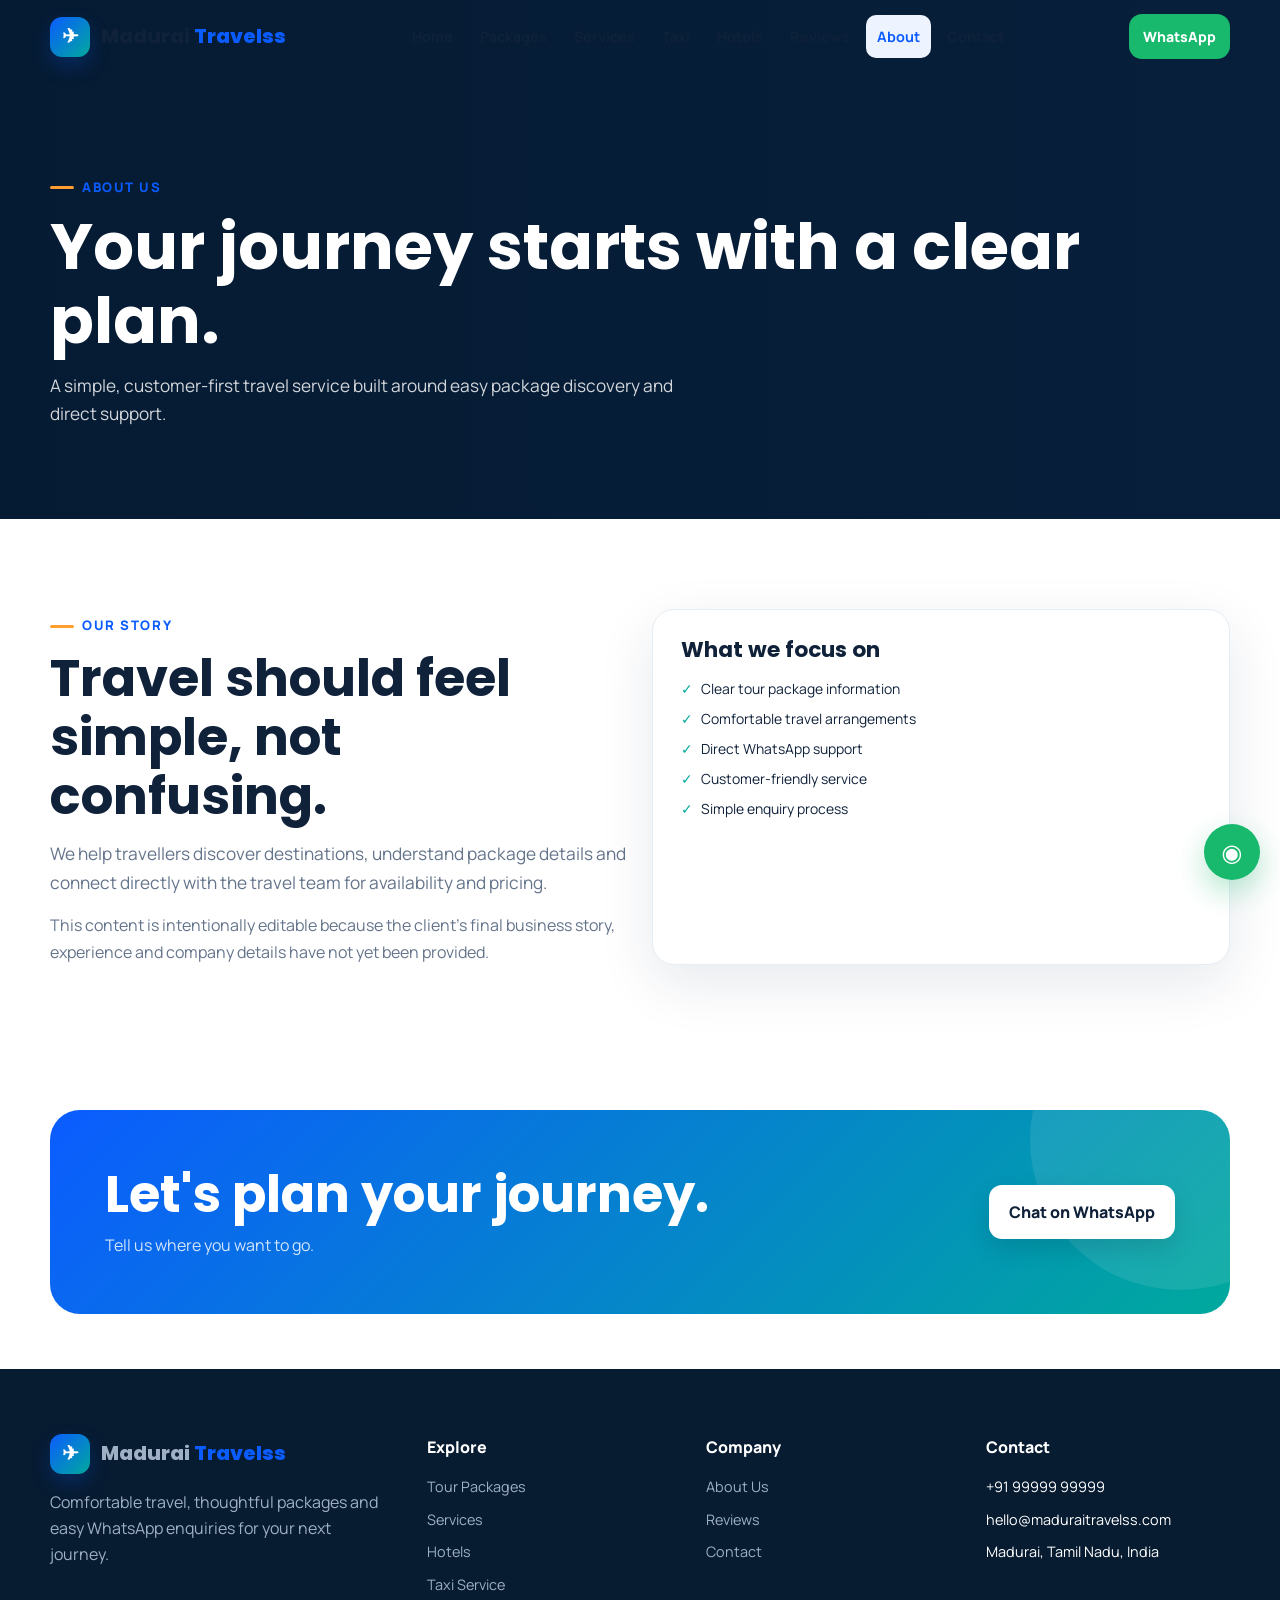
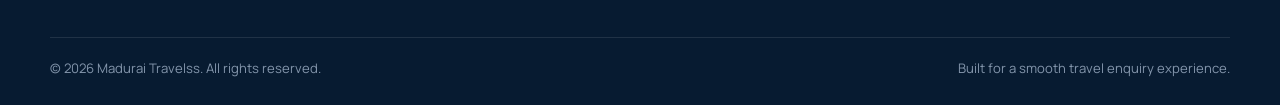
==== about.html @ e4049dad "first commit" ====
<!DOCTYPE html>
<html lang="en">
<head>
<meta charset="UTF-8">
<meta name="viewport" content="width=device-width, initial-scale=1.0">
<meta name="description" content="About Us | Madurai Travelss — Madurai travel packages, taxi and hotel enquiry services.">
<title>About Us | Madurai Travelss</title>
<link rel="stylesheet" href="css/style.css">
</head>
<body>

<header class="site-header">
  <div class="container nav">
    <a class="logo" href="index.html"><span class="logo-mark">✈</span><span>Madurai <span>Travelss</span></span></a>
    <nav class="nav-links" aria-label="Primary navigation">
      <a href="index.html">Home</a>
      <a href="packages.html">Packages</a>
      <a href="services.html">Services</a>
      <a href="taxi.html">Taxi</a>
      <a href="hotels.html">Hotels</a>
      <a href="reviews.html">Reviews</a>
      <a href="about.html">About</a>
      <a href="contact.html">Contact</a>
    </nav>
    <div class="nav-cta"><button class="btn btn-whatsapp btn-small" data-general-whatsapp>WhatsApp</button></div>
    <button class="menu-toggle" aria-label="Open menu" aria-expanded="false">☰</button>
  </div>
</header>

<main>
<section class="page-hero"><div class="container"><span class="eyebrow">About us</span><h1>Your journey starts with a clear plan.</h1><p class="lead">A simple, customer-first travel service built around easy package discovery and direct support.</p></div></section>
<section class="section">
  <div class="container grid grid-2">
    <div><span class="eyebrow">Our story</span><h2>Travel should feel simple, not confusing.</h2><p class="lead" style="margin-top:15px">We help travellers discover destinations, understand package details and connect directly with the travel team for availability and pricing.</p><p class="muted" style="margin-top:15px">This content is intentionally editable because the client's final business story, experience and company details have not yet been provided.</p></div>
    <div class="card" style="padding:28px"><h3>What we focus on</h3><ul class="check-list" style="margin-top:16px"><li>Clear tour package information</li><li>Comfortable travel arrangements</li><li>Direct WhatsApp support</li><li>Customer-friendly service</li><li>Simple enquiry process</li></ul></div>
  </div>
</section>
<section class="section-sm"><div class="container"><div class="cta"><div class="cta-content"><div><h2>Let's plan your journey.</h2><p>Tell us where you want to go.</p></div><button class="btn btn-light" data-general-whatsapp>Chat on WhatsApp</button></div></div></div></section>
</main>


<footer>
  <div class="container">
    <div class="footer-grid">
      <div>
        <a class="logo" href="index.html"><span class="logo-mark">✈</span><span>Madurai <span>Travelss</span></span></a>
        <p style="margin-top:15px">Comfortable travel, thoughtful packages and easy WhatsApp enquiries for your next journey.</p>
      </div>
      <div>
        <div class="footer-title">Explore</div>
        <ul class="footer-links">
          <li><a href="packages.html">Tour Packages</a></li>
          <li><a href="services.html">Services</a></li>
          <li><a href="hotels.html">Hotels</a></li>
          <li><a href="taxi.html">Taxi Service</a></li>
        </ul>
      </div>
      <div>
        <div class="footer-title">Company</div>
        <ul class="footer-links">
          <li><a href="about.html">About Us</a></li>
          <li><a href="reviews.html">Reviews</a></li>
          <li><a href="contact.html">Contact</a></li>
        </ul>
      </div>
      <div>
        <div class="footer-title">Contact</div>
        <ul class="footer-links">
          <li data-phone>+91 99999 99999</li>
          <li data-email>hello@maduraitravelss.com</li>
          <li data-location>Madurai, Tamil Nadu, India</li>
        </ul>
      </div>
    </div>
    <div class="footer-bottom">
      <span>© 2026 Madurai Travelss. All rights reserved.</span>
      <span>Built for a smooth travel enquiry experience.</span>
    </div>
  </div>
</footer>
<a class="floating-wa" href="#" aria-label="Chat on WhatsApp" data-general-whatsapp>◉</a>
<script src="js/data.js"></script>
<script src="js/main.js"></script>

</body>
</html>
---- css/style.css ----
@import url('https://fonts.googleapis.com/css2?family=Manrope:wght@400;500;600;700;800&family=Poppins:wght@500;600;700;800&display=swap');

:root{
  --primary:#0b5cff;
  --primary-dark:#0848c7;
  --teal:#00a99d;
  --orange:#ff9d2e;
  --ink:#10213a;
  --muted:#64748b;
  --surface:#ffffff;
  --soft:#f4f8fc;
  --line:#e5edf5;
  --shadow:0 18px 55px rgba(15,43,78,.10);
  --radius:22px;
  --max:1180px;
}
*{box-sizing:border-box;margin:0;padding:0}
html{scroll-behavior:smooth}
body{font-family:Manrope,system-ui,sans-serif;color:var(--ink);background:#fff;line-height:1.65}
a{text-decoration:none;color:inherit}
img{display:block;max-width:100%}
button,input,textarea,select{font:inherit}
button{cursor:pointer}
.container{width:min(var(--max),calc(100% - 36px));margin:auto}
.section{padding:90px 0}
.section-sm{padding:55px 0}
.section-head{max-width:700px;margin-bottom:42px}
.eyebrow{display:inline-flex;align-items:center;gap:8px;color:var(--primary);font-weight:800;font-size:.82rem;text-transform:uppercase;letter-spacing:.12em;margin-bottom:12px}
.eyebrow::before{content:"";width:24px;height:3px;background:var(--orange);border-radius:10px}
h1,h2,h3,h4{font-family:Poppins,sans-serif;line-height:1.15}
h1{font-size:clamp(2.5rem,6vw,5.2rem)}
h2{font-size:clamp(2rem,4vw,3.2rem)}
h3{font-size:1.35rem}
.lead{font-size:1.08rem;color:var(--muted);max-width:650px}
.muted{color:var(--muted)}
.text-center{text-align:center}
.btn{display:inline-flex;align-items:center;justify-content:center;gap:9px;padding:13px 19px;border-radius:13px;font-weight:800;border:1px solid transparent;transition:.25s ease}
.btn:hover{transform:translateY(-2px)}
.btn-primary{background:var(--primary);color:#fff;box-shadow:0 10px 24px rgba(11,92,255,.24)}
.btn-primary:hover{background:var(--primary-dark)}
.btn-light{background:#fff;color:var(--ink);box-shadow:0 10px 25px rgba(0,0,0,.12)}
.btn-outline{border-color:var(--line);background:#fff}
.btn-whatsapp{background:#18b96d;color:#fff}
.btn-small{padding:10px 13px;font-size:.88rem}
.grid{display:grid;gap:24px}
.grid-2{grid-template-columns:repeat(2,minmax(0,1fr))}
.grid-3{grid-template-columns:repeat(3,minmax(0,1fr))}
.grid-4{grid-template-columns:repeat(4,minmax(0,1fr))}
.card{background:var(--surface);border:1px solid var(--line);border-radius:var(--radius);box-shadow:var(--shadow)}
.reveal{opacity:0;transform:translateY(24px);transition:.7s ease}
.reveal.visible{opacity:1;transform:none}

/* Header */
.site-header{position:fixed;inset:0 0 auto;z-index:1000;padding:14px 0;transition:.25s ease}
.site-header.scrolled{background:rgba(255,255,255,.94);backdrop-filter:blur(18px);box-shadow:0 8px 30px rgba(16,33,58,.08)}
.nav{display:flex;align-items:center;justify-content:space-between;gap:20px}
.logo{display:flex;align-items:center;gap:11px;font-family:Poppins;font-weight:800;font-size:1.25rem}
.logo-mark{width:40px;height:40px;border-radius:12px;display:grid;place-items:center;background:linear-gradient(135deg,var(--primary),var(--teal));color:#fff;box-shadow:0 9px 20px rgba(11,92,255,.22)}
.logo span span{color:var(--primary)}
.nav-links{display:flex;align-items:center;gap:5px}
.nav-links a{padding:10px 11px;font-weight:700;font-size:.9rem;border-radius:10px}
.nav-links a:hover,.nav-links a.active{color:var(--primary);background:#edf4ff}
.nav-cta{display:flex;align-items:center;gap:8px}
.menu-toggle{display:none;border:0;background:transparent;font-size:1.6rem;color:var(--ink)}

/* Hero */
.hero{min-height:0;display:flex;align-items:center;position:relative;color:#fff;overflow:hidden;background:#071b31;aspect-ratio:3/2}


.hero-content{position:relative;z-index:1;padding-top:80px;max-width:780px}
.hero .eyebrow{color:#d8ecff}
.hero h1{margin-bottom:22px}
.hero h1 span{color:#ffd166}
.hero .lead{color:rgba(255,255,255,.84);font-size:1.16rem;margin-bottom:30px}
.hero-actions{display:flex;gap:12px;flex-wrap:wrap}
.hero-badges{display:flex;gap:12px;flex-wrap:wrap;margin-top:35px}
.hero-badge{padding:9px 13px;border:1px solid rgba(255,255,255,.18);background:rgba(255,255,255,.09);backdrop-filter:blur(10px);border-radius:999px;font-size:.86rem}

/* Inner hero */
.page-hero{padding:170px 0 90px;color:#fff;position:relative;overflow:hidden;background:#092343}
.page-hero::before{content:"";position:absolute;inset:0;background:linear-gradient(90deg,rgba(5,26,49,.88),rgba(5,26,49,.45)),url("https://images.unsplash.com/photo-1470770841072-f978cf4d019e?auto=format&fit=crop&w=1800&q=85") center/cover}
.page-hero .container{position:relative}
.page-hero h1{font-size:clamp(2.4rem,5vw,4rem);margin-bottom:14px}
.page-hero .lead{color:rgba(255,255,255,.82)}

/* Services */
.service-card{padding:30px;transition:.25s ease}
.service-card:hover{transform:translateY(-6px);box-shadow:0 22px 55px rgba(15,43,78,.13)}
.icon-box{width:55px;height:55px;border-radius:16px;display:grid;place-items:center;background:#edf4ff;color:var(--primary);font-size:1.45rem;margin-bottom:20px}
.service-card p{color:var(--muted);margin:10px 0 20px}

/* Package cards */
.package-card{overflow:hidden;display:flex;flex-direction:column;transition:.3s ease}
.package-card:hover{transform:translateY(-7px)}
.package-image{height:230px;position:relative;overflow:hidden}
.package-image img{width:100%;height:100%;object-fit:cover;transition:.5s ease}
.package-card:hover .package-image img{transform:scale(1.06)}
.package-badge{position:absolute;left:15px;top:15px;background:#fff;padding:7px 10px;border-radius:999px;font-size:.76rem;font-weight:800}
.package-body{padding:22px;display:flex;flex-direction:column;flex:1}
.package-meta{display:flex;justify-content:space-between;gap:10px;color:var(--muted);font-size:.85rem;margin:8px 0 13px}
.package-body p{color:var(--muted);font-size:.92rem}
.check-list{list-style:none;margin:14px 0 20px;display:grid;gap:7px}
.check-list li{font-size:.87rem}
.check-list li::before{content:"✓";color:var(--teal);font-weight:900;margin-right:8px}
.card-actions{display:flex;gap:8px;margin-top:auto;flex-wrap:wrap}

/* Feature / stats */
.feature-band{background:linear-gradient(135deg,#f2f8ff,#effcf9)}
.feature{display:flex;gap:15px;align-items:flex-start}
.feature-icon{flex:0 0 44px;width:44px;height:44px;border-radius:14px;background:#fff;color:var(--primary);display:grid;place-items:center;box-shadow:0 7px 20px rgba(15,43,78,.08)}
.stats{display:grid;grid-template-columns:repeat(3,1fr);gap:14px;margin-top:28px}
.stat{padding:22px;background:#fff;border:1px solid var(--line);border-radius:17px}
.stat strong{display:block;font:800 1.8rem Poppins}
.stat span{color:var(--muted);font-size:.85rem}

/* Detail page */
.detail-layout{display:grid;grid-template-columns:minmax(0,1.55fr) minmax(280px,.7fr);gap:28px}
.detail-main{padding:28px}
.detail-side{position:sticky;top:100px;align-self:start;padding:24px}
.detail-cover{height:390px;border-radius:18px;overflow:hidden;margin-bottom:28px}
.detail-cover img{width:100%;height:100%;object-fit:cover}
.detail-title-row{display:flex;justify-content:space-between;gap:20px;align-items:flex-start;margin-bottom:24px}
.price-box{background:#eef6ff;border-radius:16px;padding:14px 17px;text-align:right;white-space:nowrap}
.price-box small{display:block;color:var(--muted);font-size:.72rem}
.price-box strong{font:800 1.15rem Poppins;color:var(--primary)}
.info-grid{display:grid;grid-template-columns:repeat(3,1fr);gap:12px;margin:20px 0 30px}
.info-item{padding:15px;background:var(--soft);border-radius:14px}
.info-item span{display:block;font-size:.72rem;color:var(--muted);text-transform:uppercase;font-weight:800}
.info-item strong{display:block;margin-top:3px}
.detail-section{padding:26px 0;border-top:1px solid var(--line)}
.detail-section:first-of-type{border-top:0}
.timeline{display:grid;gap:14px;margin-top:16px}
.timeline-item{display:grid;grid-template-columns:75px 1fr;gap:15px}
.day{font-weight:900;color:var(--primary);padding-top:2px}
.timeline-content{padding:15px 17px;border:1px solid var(--line);border-radius:15px}
.side-title{margin-bottom:12px}
.sticky-whatsapp{width:100%;margin-top:15px}
.side-list{list-style:none;display:grid;gap:9px;color:var(--muted);font-size:.9rem}
.side-list li::before{content:"✓";color:var(--teal);font-weight:900;margin-right:7px}

/* Reviews */
.review-card{padding:25px}
.stars{color:#f7a800;letter-spacing:2px;margin-bottom:10px}
.review-card p{color:var(--muted);margin-bottom:18px}
.reviewer{display:flex;align-items:center;gap:12px}
.avatar{width:42px;height:42px;border-radius:50%;display:grid;place-items:center;background:#eaf2ff;color:var(--primary);font-weight:900}

/* Forms */
.form-card{padding:30px}
.form-grid{display:grid;grid-template-columns:repeat(2,1fr);gap:16px}
.field{display:grid;gap:7px}
.field.full{grid-column:1/-1}
.field label{font-weight:800;font-size:.88rem}
.field input,.field textarea,.field select{width:100%;border:1px solid var(--line);background:#fff;border-radius:12px;padding:13px 14px;outline:none;transition:.2s}
.field input:focus,.field textarea:focus,.field select:focus{border-color:var(--primary);box-shadow:0 0 0 4px rgba(11,92,255,.08)}
.field textarea{min-height:130px;resize:vertical}

/* CTA */
.cta{position:relative;overflow:hidden;padding:55px;border-radius:30px;background:linear-gradient(135deg,#0b5cff,#00a99d);color:#fff}
.cta::after{content:"";position:absolute;width:300px;height:300px;border-radius:50%;background:rgba(255,255,255,.09);right:-100px;top:-120px}
.cta-content{position:relative;z-index:1;display:flex;align-items:center;justify-content:space-between;gap:30px}
.cta p{color:rgba(255,255,255,.82);margin-top:8px}

/* Footer */
footer{background:#071b31;color:#fff;padding:65px 0 25px}
.footer-grid{display:grid;grid-template-columns:1.4fr repeat(3,1fr);gap:35px}
footer p,footer a{color:#9fb0c5}
footer a:hover{color:#fff}
.footer-title{font-weight:800;margin-bottom:15px}
.footer-links{list-style:none;display:grid;gap:9px;font-size:.9rem}
.footer-bottom{border-top:1px solid rgba(255,255,255,.10);margin-top:40px;padding-top:20px;color:#8395ab;font-size:.82rem;display:flex;justify-content:space-between;gap:20px}

/* Floating WhatsApp */
.floating-wa{position:fixed;right:20px;bottom:20px;z-index:900;width:56px;height:56px;border-radius:50%;display:grid;place-items:center;background:#18b96d;color:#fff;font-size:1.5rem;box-shadow:0 12px 30px rgba(24,185,109,.32);transition:.2s}
.floating-wa:hover{transform:translateY(-3px) scale(1.03)}

/* Empty / loading */
.loading{text-align:center;padding:70px;color:var(--muted)}
.notice{padding:17px 19px;background:#fff9e8;border:1px solid #ffe5a6;border-radius:14px;color:#7a5a08}

/* Responsive */
@media(max-width:1050px){
  .nav-links{display:none;position:absolute;top:70px;left:18px;right:18px;background:#fff;border:1px solid var(--line);border-radius:18px;padding:10px;box-shadow:var(--shadow);flex-direction:column;align-items:stretch}
  .nav-links.open{display:flex}
  .nav-links a{padding:12px 14px}
  .menu-toggle{display:block}
  .nav-cta{display:none}
  .grid-4{grid-template-columns:repeat(2,1fr)}
  .footer-grid{grid-template-columns:repeat(2,1fr)}
}
@media(max-width:800px){
  .section{padding:70px 0}
  .hero{min-height:700px}
  .detail-layout{grid-template-columns:1fr}
  .detail-side{position:static}
  .grid-3{grid-template-columns:1fr}
  .grid-2{grid-template-columns:1fr}
  .info-grid{grid-template-columns:1fr 1fr}
  .cta{padding:35px 25px}
  .cta-content{flex-direction:column;align-items:flex-start}
}
@media(max-width:560px){
  .container{width:min(var(--max),calc(100% - 26px))}
  .hero-content{padding-top:50px}
  .hero-actions{flex-direction:column;align-items:stretch}
  .hero-actions .btn{width:100%}
  .grid-4{grid-template-columns:1fr}
  .form-grid{grid-template-columns:1fr}
  .field.full{grid-column:auto}
  .info-grid{grid-template-columns:1fr}
  .detail-main{padding:17px}
  .detail-side{padding:19px}
  .detail-cover{height:250px}
  .detail-title-row{flex-direction:column}
  .price-box{text-align:left}
  .timeline-item{grid-template-columns:1fr}
  .day{padding-top:0}
  .footer-grid{grid-template-columns:1fr}
  .footer-bottom{flex-direction:column}
  .page-hero{padding:145px 0 70px}
}


/* =========================================
   CLIENT BANNER ENTRANCE ANIMATION
   ========================================= */
.hero-content{
  display:none;
}
.hero{
  min-height:0;
  aspect-ratio:3/2;
  background:#071b31;
  position:relative;
  overflow:hidden;
}

.hero-banner-img{
  position:absolute;
  inset:0;
  background:url("../assets/images/client-banner.jpg") center center / cover no-repeat;
  opacity:0;
  transform:translateY(70px) scale(1.03);
  will-change:transform, opacity;
}

.hero.hero-animated .hero-banner-img{
  animation:heroBannerEntrance 1150ms cubic-bezier(0.16, 1, 0.3, 1) forwards;
}

@keyframes heroBannerEntrance{
  0%{
    opacity:0;
    transform:translateY(70px) scale(1.03);
  }
  100%{
    opacity:1;
    transform:translateY(0) scale(1);
  }
}

@media(max-width:800px){
  .hero{
    aspect-ratio:3/2;
    min-height:0;
  }
}

@media(max-width:560px){
  .hero{
    aspect-ratio:3/2;
  }
  .hero-banner-img{
    transform:translateY(40px) scale(1.03);
  }
  .hero.hero-animated .hero-banner-img{
    animation-name:heroBannerEntranceMobile;
  }
  @keyframes heroBannerEntranceMobile{
    0%{
      opacity:0;
      transform:translateY(40px) scale(1.03);
    }
    100%{
      opacity:1;
      transform:translateY(0) scale(1);
    }
  }
}

@media(prefers-reduced-motion: reduce){
  .hero-banner-img{
    opacity:1;
    transform:none;
  }
  .hero.hero-animated .hero-banner-img{
    animation:none;
  }
}
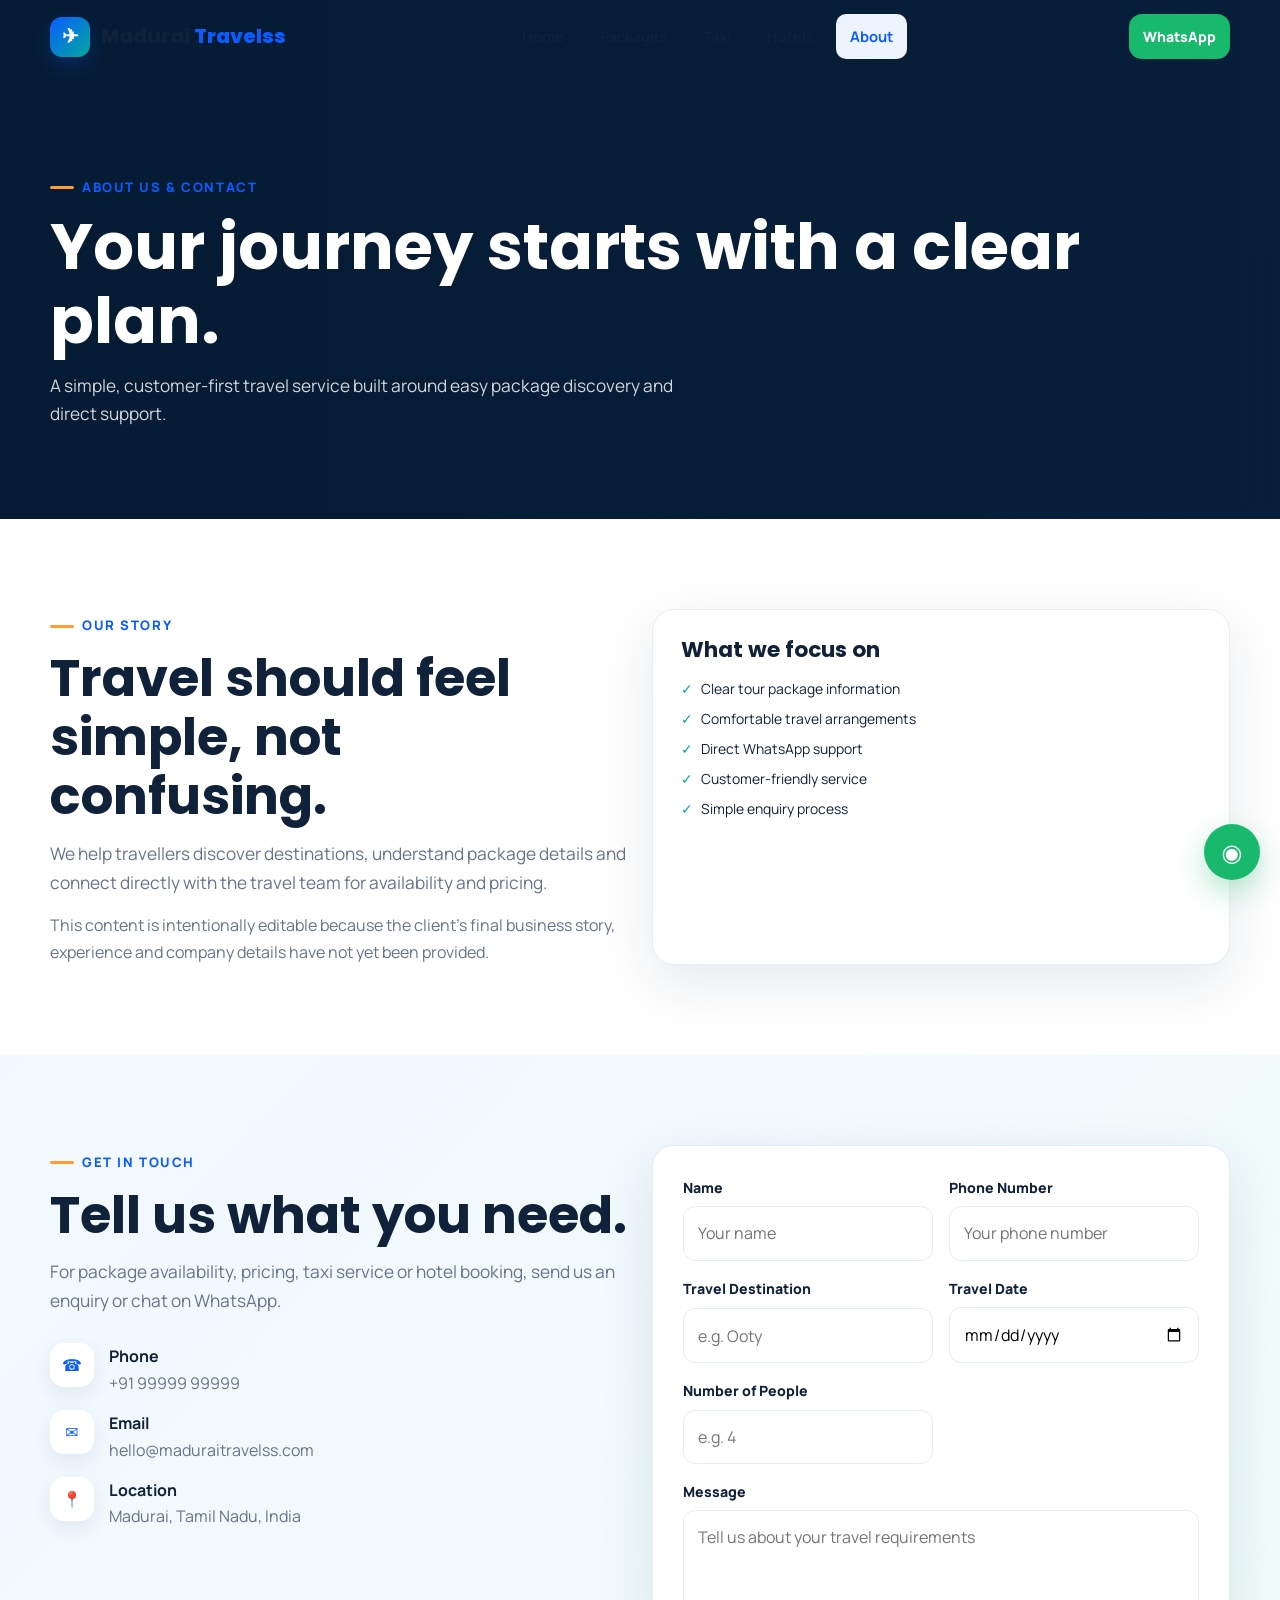
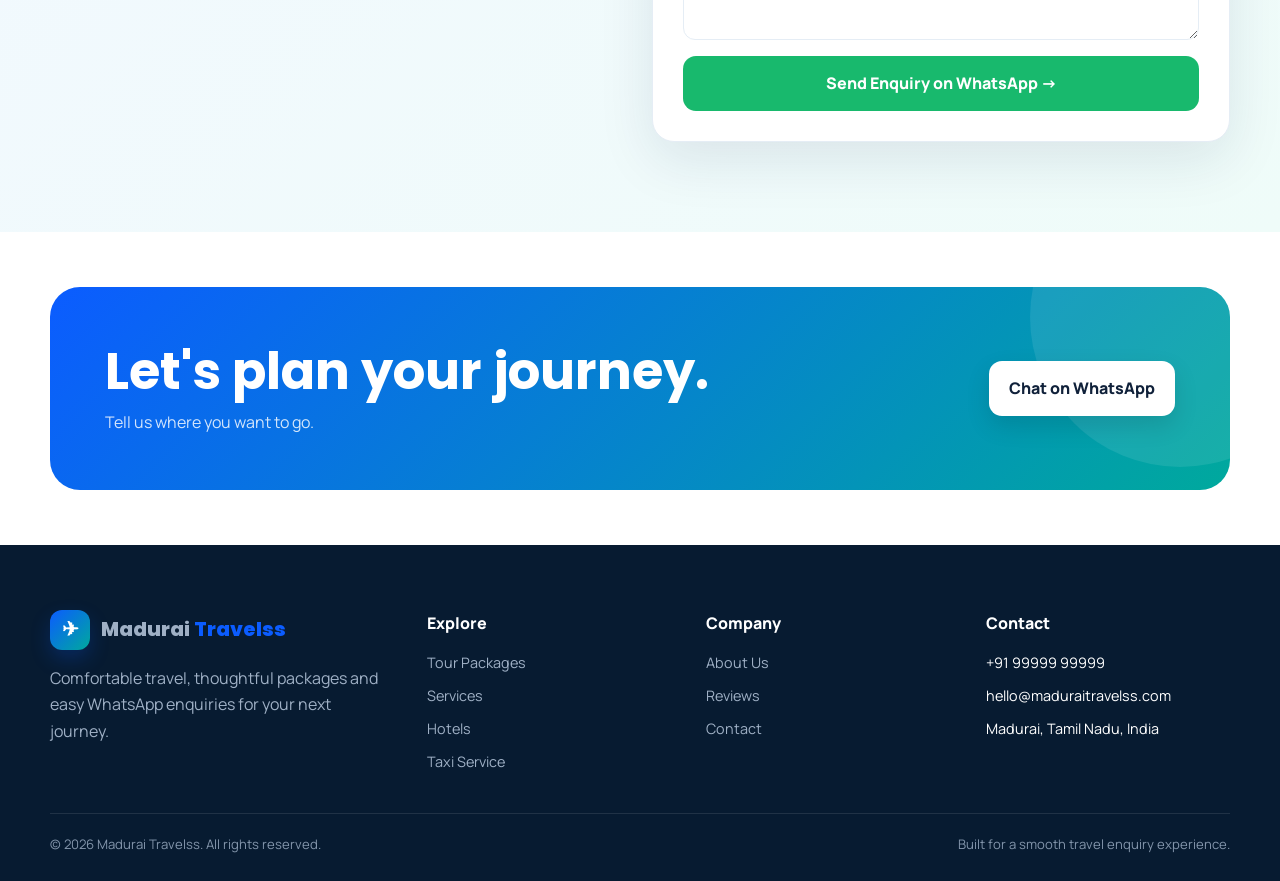
==== commit 66c15d1e: "navbar" ====
--- a/about.html
+++ b/about.html
@@ -3,8 +3,8 @@
 <head>
 <meta charset="UTF-8">
 <meta name="viewport" content="width=device-width, initial-scale=1.0">
-<meta name="description" content="About Us | Madurai Travelss — Madurai travel packages, taxi and hotel enquiry services.">
-<title>About Us | Madurai Travelss</title>
+<meta name="description" content="About Us & Contact | Madurai Travelss — Madurai travel packages, taxi and hotel enquiry services.">
+<title>About Us & Contact | Madurai Travelss</title>
 <link rel="stylesheet" href="css/style.css">
 </head>
 <body>
@@ -15,12 +15,9 @@
     <nav class="nav-links" aria-label="Primary navigation">
       <a href="index.html">Home</a>
       <a href="packages.html">Packages</a>
-      <a href="services.html">Services</a>
       <a href="taxi.html">Taxi</a>
       <a href="hotels.html">Hotels</a>
-      <a href="reviews.html">Reviews</a>
       <a href="about.html">About</a>
-      <a href="contact.html">Contact</a>
     </nav>
     <div class="nav-cta"><button class="btn btn-whatsapp btn-small" data-general-whatsapp>WhatsApp</button></div>
     <button class="menu-toggle" aria-label="Open menu" aria-expanded="false">☰</button>
@@ -28,13 +25,41 @@
 </header>
 
 <main>
-<section class="page-hero"><div class="container"><span class="eyebrow">About us</span><h1>Your journey starts with a clear plan.</h1><p class="lead">A simple, customer-first travel service built around easy package discovery and direct support.</p></div></section>
+<section class="page-hero"><div class="container"><span class="eyebrow">About Us & Contact</span><h1>Your journey starts with a clear plan.</h1><p class="lead">A simple, customer-first travel service built around easy package discovery and direct support.</p></div></section>
+
 <section class="section">
   <div class="container grid grid-2">
     <div><span class="eyebrow">Our story</span><h2>Travel should feel simple, not confusing.</h2><p class="lead" style="margin-top:15px">We help travellers discover destinations, understand package details and connect directly with the travel team for availability and pricing.</p><p class="muted" style="margin-top:15px">This content is intentionally editable because the client's final business story, experience and company details have not yet been provided.</p></div>
     <div class="card" style="padding:28px"><h3>What we focus on</h3><ul class="check-list" style="margin-top:16px"><li>Clear tour package information</li><li>Comfortable travel arrangements</li><li>Direct WhatsApp support</li><li>Customer-friendly service</li><li>Simple enquiry process</li></ul></div>
   </div>
 </section>
+
+<section id="contact" class="section feature-band">
+  <div class="container grid grid-2">
+    <div>
+      <span class="eyebrow">Get in touch</span>
+      <h2>Tell us what you need.</h2>
+      <p class="lead" style="margin-top:14px">For package availability, pricing, taxi service or hotel booking, send us an enquiry or chat on WhatsApp.</p>
+      <div class="grid" style="margin-top:28px;gap:14px">
+        <div class="feature"><div class="feature-icon">☎</div><div><strong>Phone</strong><p class="muted" data-phone>+91 99999 99999</p></div></div>
+        <div class="feature"><div class="feature-icon">✉</div><div><strong>Email</strong><p class="muted" data-email>hello@maduraitravelss.com</p></div></div>
+        <div class="feature"><div class="feature-icon">📍</div><div><strong>Location</strong><p class="muted" data-location>Madurai, Tamil Nadu, India</p></div></div>
+      </div>
+    </div>
+    <form class="form-card card" onsubmit="event.preventDefault(); contactFormWhatsApp(this);">
+      <div class="form-grid">
+        <div class="field"><label for="name">Name</label><input id="name" name="name" required placeholder="Your name"></div>
+        <div class="field"><label for="phone">Phone Number</label><input id="phone" name="phone" required placeholder="Your phone number"></div>
+        <div class="field"><label for="destination">Travel Destination</label><input id="destination" name="destination" required placeholder="e.g. Ooty"></div>
+        <div class="field"><label for="date">Travel Date</label><input id="date" name="date" type="date"></div>
+        <div class="field"><label for="people">Number of People</label><input id="people" name="people" type="number" min="1" placeholder="e.g. 4"></div>
+        <div class="field full"><label for="message">Message</label><textarea id="message" name="message" placeholder="Tell us about your travel requirements"></textarea></div>
+        <div class="field full"><button class="btn btn-whatsapp" type="submit">Send Enquiry on WhatsApp →</button></div>
+      </div>
+    </form>
+  </div>
+</section>
+
 <section class="section-sm"><div class="container"><div class="cta"><div class="cta-content"><div><h2>Let's plan your journey.</h2><p>Tell us where you want to go.</p></div><button class="btn btn-light" data-general-whatsapp>Chat on WhatsApp</button></div></div></div></section>
 </main>
 
@@ -50,7 +75,7 @@
         <div class="footer-title">Explore</div>
         <ul class="footer-links">
           <li><a href="packages.html">Tour Packages</a></li>
-          <li><a href="services.html">Services</a></li>
+          <li><a href="index.html#services">Services</a></li>
           <li><a href="hotels.html">Hotels</a></li>
           <li><a href="taxi.html">Taxi Service</a></li>
         </ul>
@@ -59,8 +84,8 @@
         <div class="footer-title">Company</div>
         <ul class="footer-links">
           <li><a href="about.html">About Us</a></li>
-          <li><a href="reviews.html">Reviews</a></li>
-          <li><a href="contact.html">Contact</a></li>
+          <li><a href="index.html#reviews">Reviews</a></li>
+          <li><a href="about.html#contact">Contact</a></li>
         </ul>
       </div>
       <div>
--- a/css/style.css
+++ b/css/style.css
@@ -58,8 +58,8 @@
 .logo{display:flex;align-items:center;gap:11px;font-family:Poppins;font-weight:800;font-size:1.25rem}
 .logo-mark{width:40px;height:40px;border-radius:12px;display:grid;place-items:center;background:linear-gradient(135deg,var(--primary),var(--teal));color:#fff;box-shadow:0 9px 20px rgba(11,92,255,.22)}
 .logo span span{color:var(--primary)}
-.nav-links{display:flex;align-items:center;gap:5px}
-.nav-links a{padding:10px 11px;font-weight:700;font-size:.9rem;border-radius:10px}
+.nav-links{display:flex;align-items:center;gap:8px}
+.nav-links a{padding:10px 14px;font-weight:700;font-size:.92rem;border-radius:10px}
 .nav-links a:hover,.nav-links a.active{color:var(--primary);background:#edf4ff}
 .nav-cta{display:flex;align-items:center;gap:8px}
 .menu-toggle{display:none;border:0;background:transparent;font-size:1.6rem;color:var(--ink)}
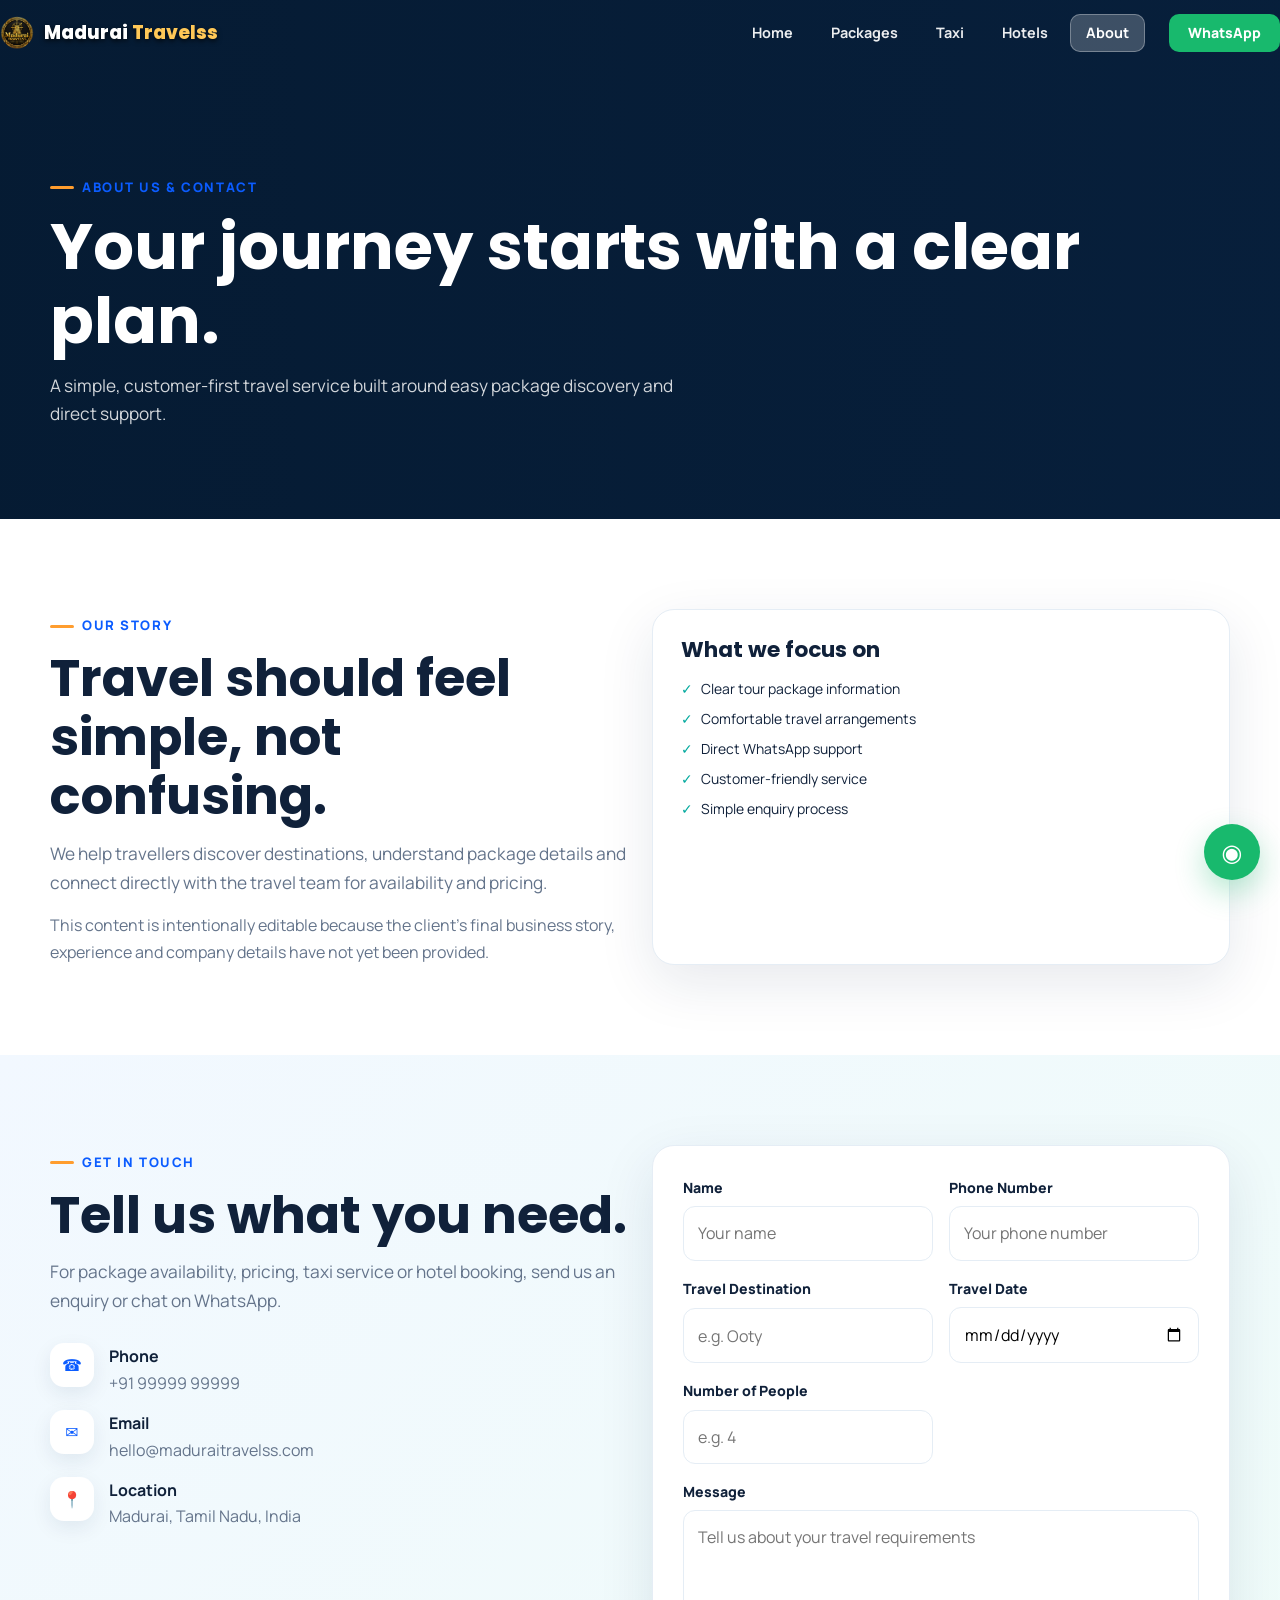
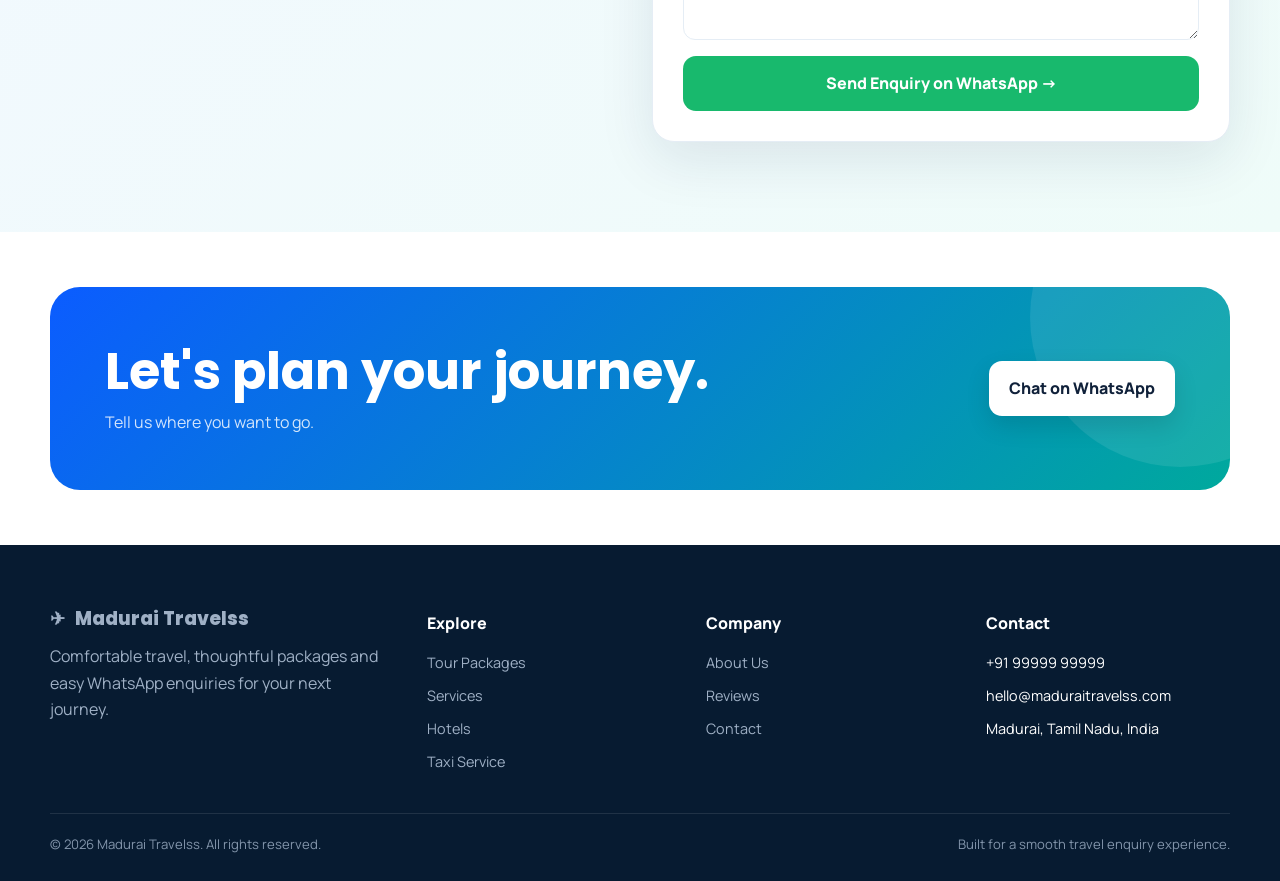
==== commit 4cf96781: "logo add" ====
--- a/about.html
+++ b/about.html
@@ -6,12 +6,13 @@
 <meta name="description" content="About Us & Contact | Madurai Travelss — Madurai travel packages, taxi and hotel enquiry services.">
 <title>About Us & Contact | Madurai Travelss</title>
 <link rel="stylesheet" href="css/style.css">
+<link rel="icon" type="image/webp" href="assets/images/mdu-logo2.webp?v=2">
 </head>
 <body>
 
 <header class="site-header">
   <div class="container nav">
-    <a class="logo" href="index.html"><span class="logo-mark">✈</span><span>Madurai <span>Travelss</span></span></a>
+    <a class="logo" href="index.html"><img src="assets/images/mdu-logo2.webp" alt="Madurai Travelss" class="logo-mark-img"><span>Madurai <span>Travelss</span></span></a>
     <nav class="nav-links" aria-label="Primary navigation">
       <a href="index.html">Home</a>
       <a href="packages.html">Packages</a>
--- a/css/style.css
+++ b/css/style.css
@@ -52,17 +52,34 @@
 .reveal.visible{opacity:1;transform:none}
 
 /* Header */
-.site-header{position:fixed;inset:0 0 auto;z-index:1000;padding:14px 0;transition:.25s ease}
-.site-header.scrolled{background:rgba(255,255,255,.94);backdrop-filter:blur(18px);box-shadow:0 8px 30px rgba(16,33,58,.08)}
-.nav{display:flex;align-items:center;justify-content:space-between;gap:20px}
-.logo{display:flex;align-items:center;gap:11px;font-family:Poppins;font-weight:800;font-size:1.25rem}
-.logo-mark{width:40px;height:40px;border-radius:12px;display:grid;place-items:center;background:linear-gradient(135deg,var(--primary),var(--teal));color:#fff;box-shadow:0 9px 20px rgba(11,92,255,.22)}
-.logo span span{color:var(--primary)}
-.nav-links{display:flex;align-items:center;gap:8px}
-.nav-links a{padding:10px 14px;font-weight:700;font-size:.92rem;border-radius:10px}
-.nav-links a:hover,.nav-links a.active{color:var(--primary);background:#edf4ff}
-.nav-cta{display:flex;align-items:center;gap:8px}
-.menu-toggle{display:none;border:0;background:transparent;font-size:1.6rem;color:var(--ink)}
+.site-header{position:fixed;inset:0 0 auto;z-index:1000;padding:14px 0;background:transparent;backdrop-filter:none;-webkit-backdrop-filter:none;box-shadow:none;border:none;transition:background-color .25s ease,padding .25s ease,box-shadow .25s ease}
+.site-header .logo{color:#ffffff;padding:0;background:transparent;backdrop-filter:none;-webkit-backdrop-filter:none;border:none;border-radius:0;box-shadow:none;text-shadow:0 2px 5px rgba(0,0,0,.75);transition:all .25s ease}
+.site-header .logo span span{color:#FFC857;text-shadow:0 2px 5px rgba(0,0,0,.75)}
+.site-header .nav-links a{color:rgba(255,255,255,.92)}
+.site-header .nav-links a:hover{color:#ffffff;background:rgba(255,255,255,.16)}
+.site-header .nav-links a.active{color:#ffffff;background:rgba(255,255,255,.22);box-shadow:inset 0 0 0 1px rgba(255,255,255,.3)}
+.site-header .menu-toggle{color:#ffffff}
+
+.site-header.scrolled{padding:10px 0;background:#ffffff;backdrop-filter:none;-webkit-backdrop-filter:none;border-bottom:1px solid var(--line);box-shadow:0 8px 25px rgba(16,33,58,.08)}
+.site-header.scrolled .logo{color:var(--ink);background:transparent;backdrop-filter:none;-webkit-backdrop-filter:none;border:none;box-shadow:none;text-shadow:none}
+.site-header.scrolled .logo span span{color:#d97706;text-shadow:none}
+.site-header.scrolled .nav-links a{color:var(--ink)}
+.site-header.scrolled .nav-links a:hover{color:var(--primary);background:rgba(237,244,255,.75)}
+.site-header.scrolled .nav-links a.active{color:var(--primary);background:#edf4ff;box-shadow:inset 0 0 0 1px rgba(11,92,255,.14)}
+.site-header.scrolled .menu-toggle{color:var(--ink)}
+
+
+.nav{display:flex;align-items:center;width:100%}
+.logo{display:flex;align-items:center;gap:10px;font-family:Poppins,sans-serif;font-weight:800;font-size:1.15rem;line-height:1;flex-shrink:0;white-space:nowrap}
+.logo-mark-img{width:34px;height:34px;border-radius:50%;object-fit:contain;flex-shrink:0;display:block}
+.nav-links{display:flex;align-items:center;gap:6px;margin-left:auto}
+.nav-links a{display:inline-flex;align-items:center;justify-content:center;height:38px;padding:0 16px;font-weight:700;font-size:.9rem;border-radius:10px;transition:all .2s ease;white-space:nowrap}
+.nav-cta{display:flex;align-items:center;margin-left:24px;flex-shrink:0}
+.nav-cta .btn-small{height:38px;padding:0 18px;font-size:.88rem;border-radius:10px}
+.menu-toggle{display:none;border:0;background:transparent;font-size:1.6rem;height:38px;width:38px;place-items:center}
+
+
+
 
 /* Hero */
 .hero{min-height:0;display:flex;align-items:center;position:relative;color:#fff;overflow:hidden;background:#071b31;aspect-ratio:3/2}
@@ -181,17 +198,24 @@
 
 /* Responsive */
 @media(max-width:1050px){
-  .nav-links{display:none;position:absolute;top:70px;left:18px;right:18px;background:#fff;border:1px solid var(--line);border-radius:18px;padding:10px;box-shadow:var(--shadow);flex-direction:column;align-items:stretch}
+  .logo-mark-img{width:32px;height:32px;border-radius:50%}
+  .logo{font-size:.95rem;gap:6px}
+  .nav{display:flex;align-items:center;justify-content:space-between}
+  .nav-links{display:none;position:absolute;top:62px;left:18px;right:18px;background:#fff;border:1px solid var(--line);border-radius:18px;padding:12px;box-shadow:0 18px 55px rgba(15,43,78,.15);flex-direction:column;align-items:stretch;gap:4px;margin-left:0}
   .nav-links.open{display:flex}
-  .nav-links a{padding:12px 14px}
-  .menu-toggle{display:block}
+  .nav-links a{height:44px;padding:0 16px;justify-content:flex-start;color:var(--ink) !important}
+  .nav-links a:hover,.nav-links a.active{color:var(--primary) !important;background:#edf4ff !important}
+  .menu-toggle{display:grid}
   .nav-cta{display:none}
   .grid-4{grid-template-columns:repeat(2,1fr)}
   .footer-grid{grid-template-columns:repeat(2,1fr)}
 }
+@media(max-width:600px){
+  .logo-mark-img{width:30px;height:30px;border-radius:50%}
+  .logo{font-size:.82rem;gap:5px}
+}
 @media(max-width:800px){
   .section{padding:70px 0}
-  .hero{min-height:700px}
   .detail-layout{grid-template-columns:1fr}
   .detail-side{position:static}
   .grid-3{grid-template-columns:1fr}
@@ -239,7 +263,7 @@
 .hero-banner-img{
   position:absolute;
   inset:0;
-  background:url("../assets/images/client-banner.jpg") center center / cover no-repeat;
+  background:url("../assets/images/chat-mdu2.webp") center center / cover no-repeat;
   opacity:0;
   transform:translateY(70px) scale(1.03);
   will-change:transform, opacity;
@@ -262,17 +286,23 @@
 
 @media(max-width:800px){
   .hero{
-    aspect-ratio:3/2;
-    min-height:0;
+    aspect-ratio:16/10;
+    min-height:280px;
+  }
+  .hero-banner-img{
+    background-position:center top;
   }
 }
 
 @media(max-width:560px){
   .hero{
-    aspect-ratio:3/2;
+    aspect-ratio:16/11;
+    min-height:240px;
   }
   .hero-banner-img{
-    transform:translateY(40px) scale(1.03);
+    transform:translateY(35px) scale(1.02);
+    background-position:center center;
+    background-size:cover;
   }
   .hero.hero-animated .hero-banner-img{
     animation-name:heroBannerEntranceMobile;
@@ -280,7 +310,7 @@
   @keyframes heroBannerEntranceMobile{
     0%{
       opacity:0;
-      transform:translateY(40px) scale(1.03);
+      transform:translateY(35px) scale(1.02);
     }
     100%{
       opacity:1;
@@ -301,3 +331,4 @@
 
 
 
+
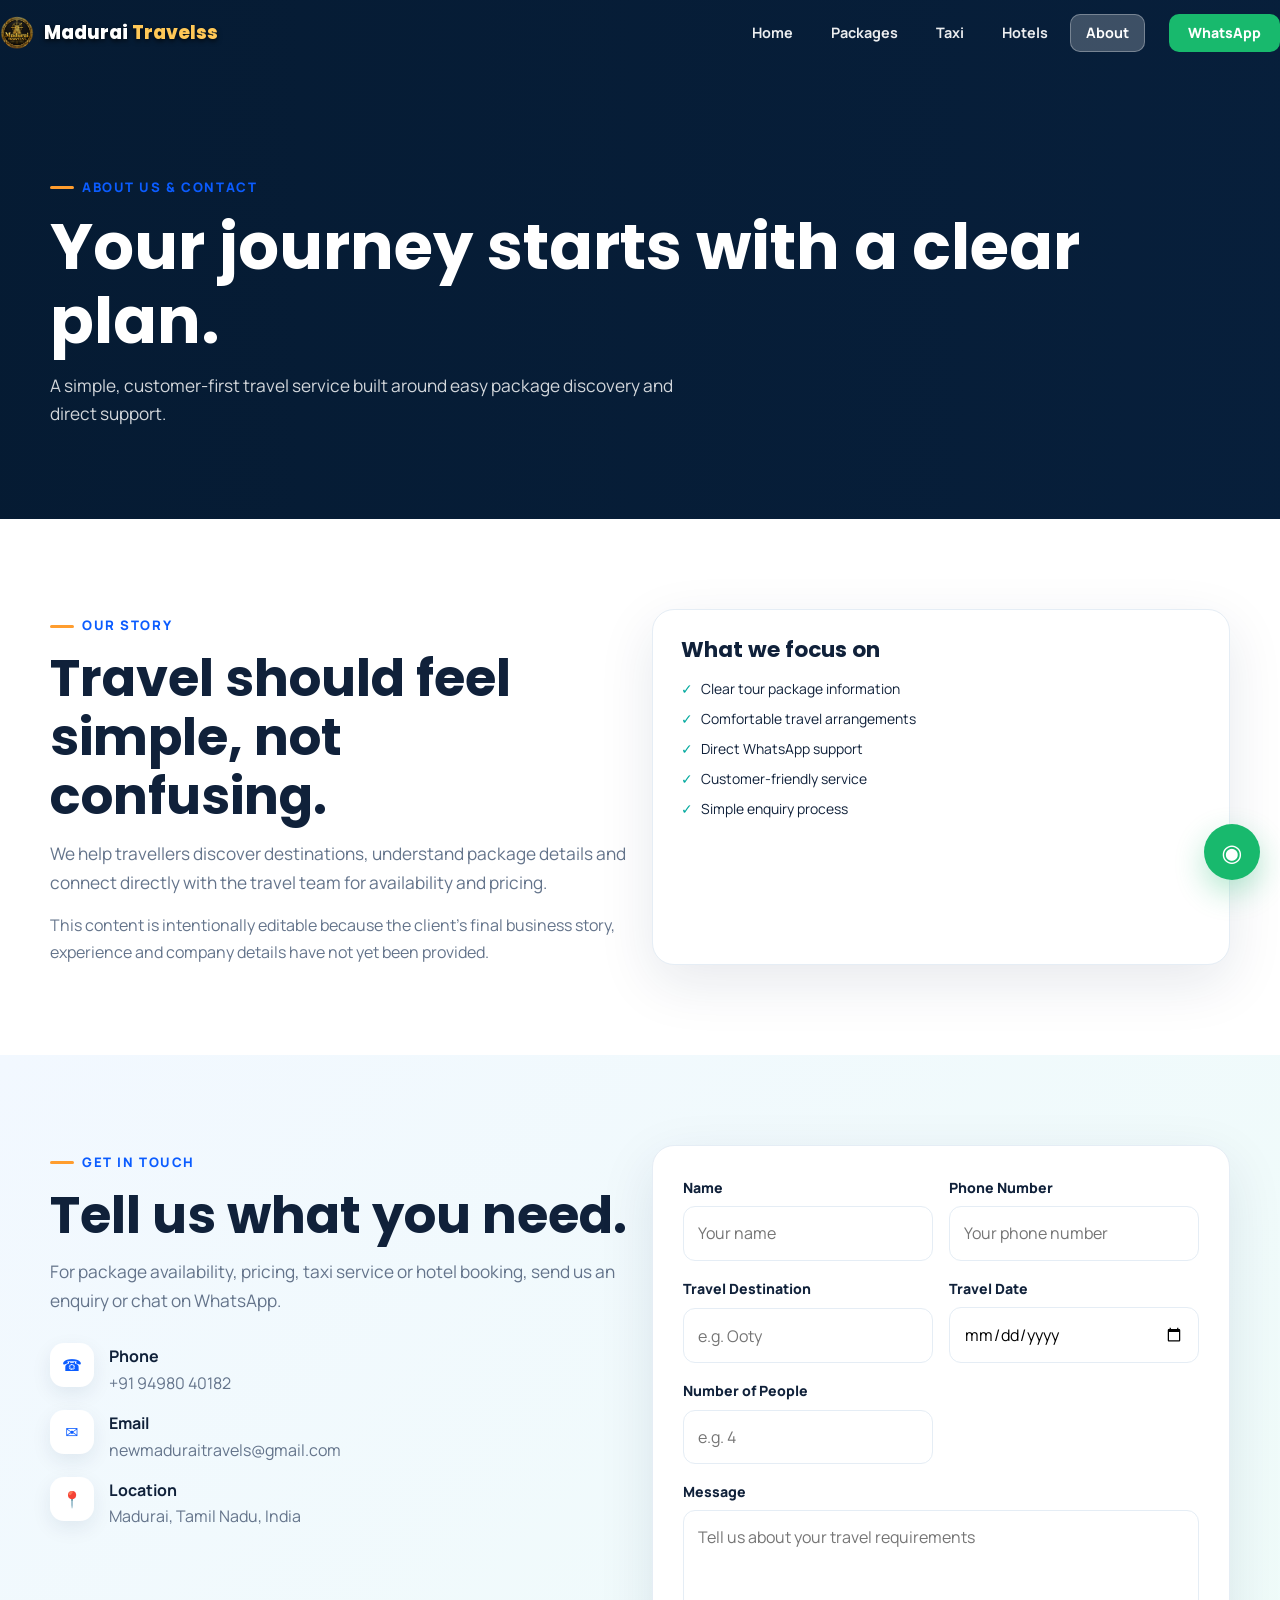
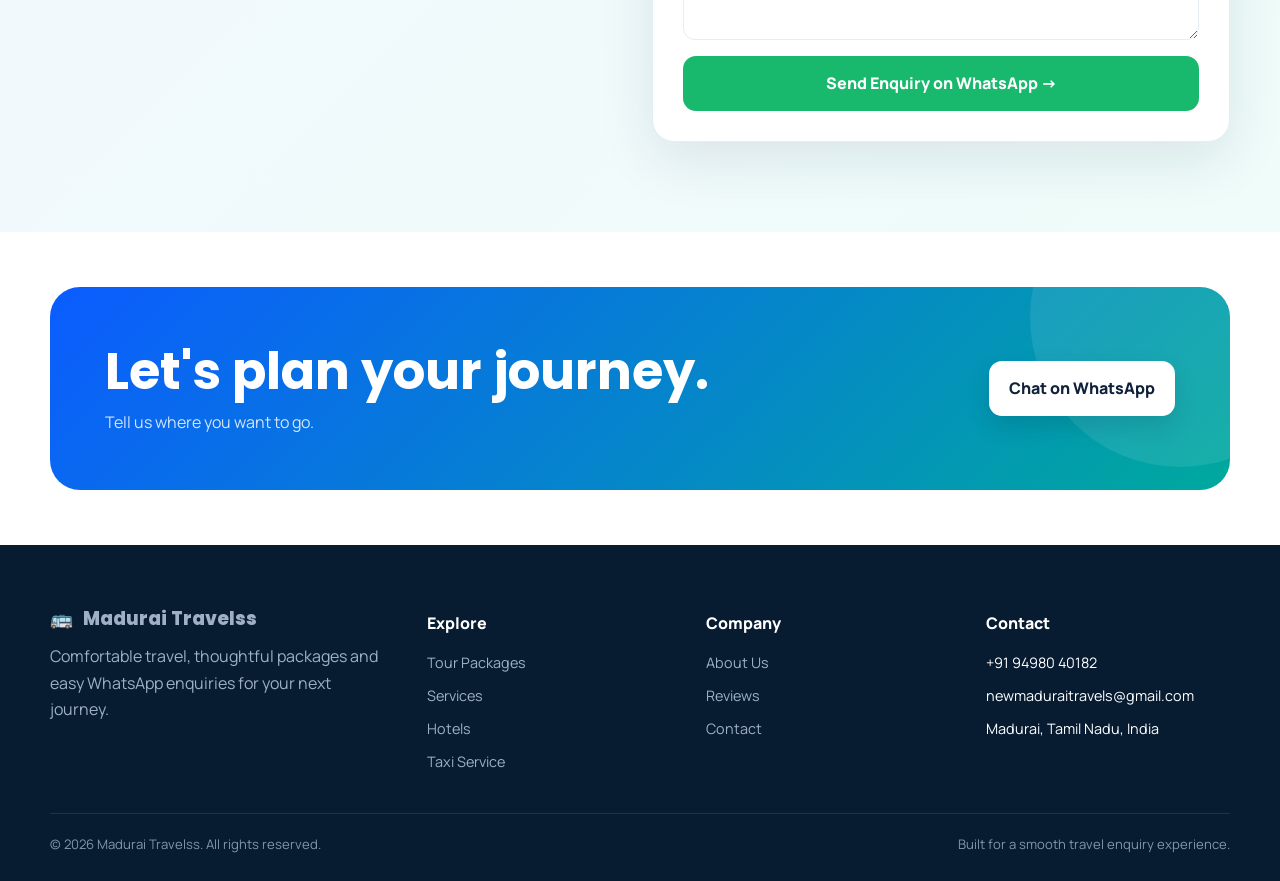
==== commit a4971213: "replace img" ====
--- a/about.html
+++ b/about.html
@@ -42,8 +42,8 @@
       <h2>Tell us what you need.</h2>
       <p class="lead" style="margin-top:14px">For package availability, pricing, taxi service or hotel booking, send us an enquiry or chat on WhatsApp.</p>
       <div class="grid" style="margin-top:28px;gap:14px">
-        <div class="feature"><div class="feature-icon">☎</div><div><strong>Phone</strong><p class="muted" data-phone>+91 99999 99999</p></div></div>
-        <div class="feature"><div class="feature-icon">✉</div><div><strong>Email</strong><p class="muted" data-email>hello@maduraitravelss.com</p></div></div>
+        <div class="feature"><div class="feature-icon">☎</div><div><strong>Phone</strong><p class="muted" data-phone>+91 94980 40182</p></div></div>
+        <div class="feature"><div class="feature-icon">✉</div><div><strong>Email</strong><p class="muted" data-email>newmaduraitravels@gmail.com</p></div></div>
         <div class="feature"><div class="feature-icon">📍</div><div><strong>Location</strong><p class="muted" data-location>Madurai, Tamil Nadu, India</p></div></div>
       </div>
     </div>
@@ -69,7 +69,7 @@
   <div class="container">
     <div class="footer-grid">
       <div>
-        <a class="logo" href="index.html"><span class="logo-mark">✈</span><span>Madurai <span>Travelss</span></span></a>
+        <a class="logo" href="index.html"><span class="logo-mark">🚌</span><span>Madurai <span>Travelss</span></span></a>
         <p style="margin-top:15px">Comfortable travel, thoughtful packages and easy WhatsApp enquiries for your next journey.</p>
       </div>
       <div>
@@ -92,8 +92,8 @@
       <div>
         <div class="footer-title">Contact</div>
         <ul class="footer-links">
-          <li data-phone>+91 99999 99999</li>
-          <li data-email>hello@maduraitravelss.com</li>
+          <li data-phone>+91 94980 40182</li>
+          <li data-email>newmaduraitravels@gmail.com</li>
           <li data-location>Madurai, Tamil Nadu, India</li>
         </ul>
       </div>
